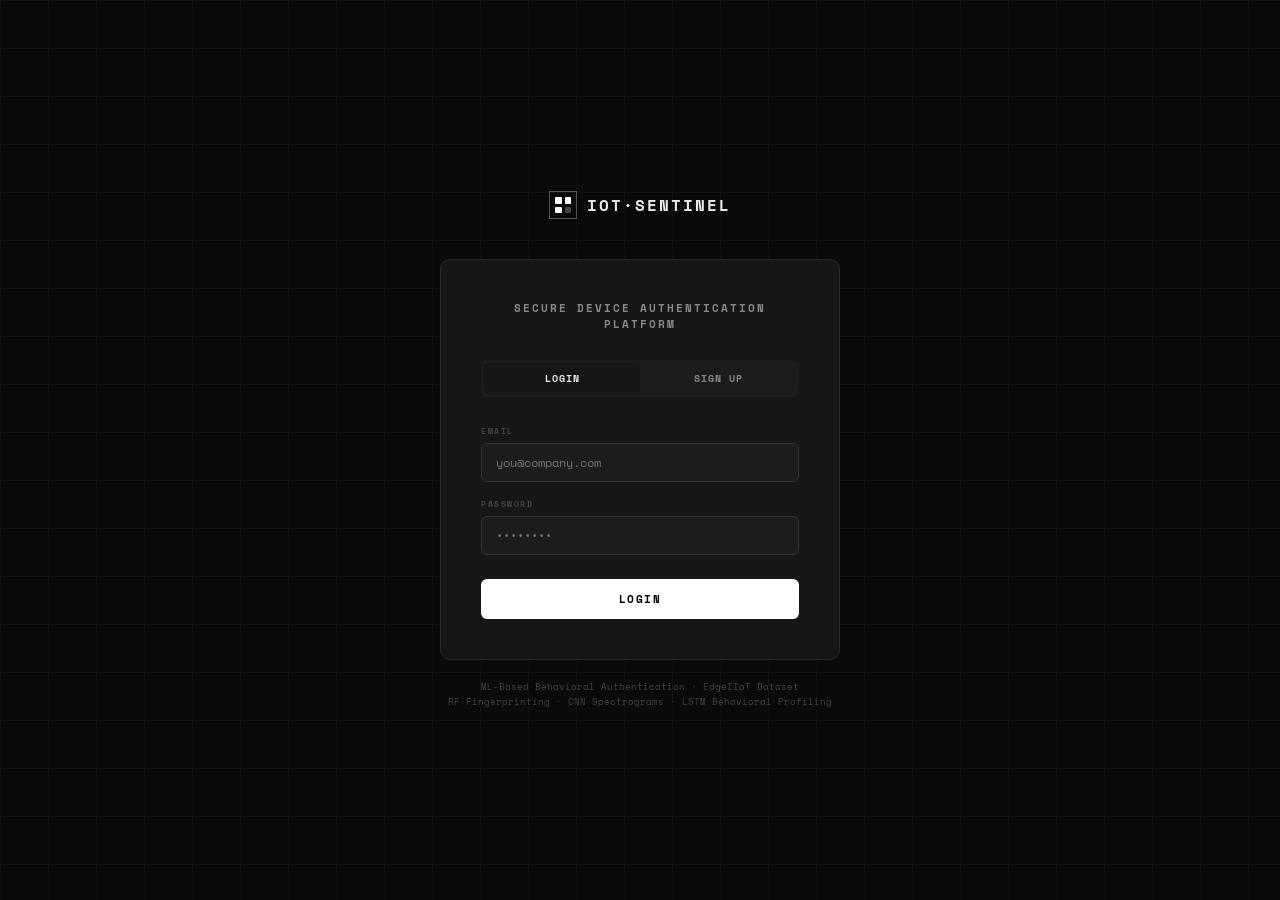
==== frontend/index.html @ d62de7a9 "all changes pushed" ====
<!DOCTYPE html>
<html lang="en">

<head>
  <meta charset="UTF-8">
  <meta name="viewport" content="width=device-width, initial-scale=1.0">
  <title>IoT Sentinel — Device Authentication</title>
  <link rel="stylesheet" href="css/style.css">
  <link rel="preconnect" href="https://fonts.googleapis.com">
  <link
    href="https://fonts.googleapis.com/css2?family=Space+Mono:wght@400;700&family=Syne:wght@400;600;700;800&display=swap"
    rel="stylesheet">
</head>

<body>
  <div class="bg-grid"></div>

  <!-- Nav -->
  <nav class="nav">
    <div class="nav-brand">
      <div class="brand-mark"><span></span><span></span><span></span><span></span></div>
      <span class="brand-text">IOT·SENTINEL</span>
    </div>
    <div class="nav-links">
      <a href="#" class="nav-link active" data-page="dashboard">Dashboard</a>
      <a href="#" class="nav-link" data-page="sensors">Sensors</a>
      <a href="#" class="nav-link" data-page="analytics">Analytics</a>
      <a href="#" class="nav-link" data-page="alerts">
        Alerts <span class="badge" id="alertBadge"></span>
      </a>
    </div>
    <button class="btn-ghost small" onclick="logout()" style="margin-right:16px">Logout</button>
    <div class="nav-status">
      <div class="status-dot pulse" id="statusDot"></div>
      <span class="status-text" id="statusText">INITIALIZING</span>
    </div>
  </nav>

  <main class="main">

    <!-- Backend Status -->
    <div class="backend-bar" id="backendBar">
      <span class="dot"></span>
      <span id="backendMsg">Connecting to backend at localhost:8080 ...</span>
    </div>

    <!-- Hero -->
    <section class="hero">
      <div class="hero-left">
        <div class="hero-tag">ML-Based Behavioral Authentication · EdgeIIoT Dataset</div>
        <h1 class="hero-title">Secure<br><span>Intelligent</span><br>IoT Auth</h1>
        <p class="hero-desc">
          RF fingerprinting via Random Forest + CNN spectrograms.
          LSTM behavioral profiling. Mean score ≥ 70% — trusted. Below — flagged.
        </p>
        <div class="hero-actions">
          <button class="btn-primary" id="runBtn" onclick="toggleAuth()">
            ▶ &nbsp;Run Authentication
          </button>
          <button class="btn-ghost" onclick="showPage('analytics')">Analytics</button>
          <button class="btn-ghost" onclick="showConnectModal()">+ Connect Device</button>
        </div>
      </div>
      <div class="hero-right">
        <div class="trust-meter-card">
          <span class="card-label">System Trust Score</span>
          <span class="threshold-tag">Threshold: 70%</span>
          <div class="trust-circle-wrap">
            <svg class="trust-circle" viewBox="0 0 160 160">
              <circle class="track" cx="80" cy="80" r="68" />
              <circle class="progress" id="trustArc" cx="80" cy="80" r="68" />
              <text class="score-text" x="80" y="74" text-anchor="middle" id="trustVal">--</text>
              <text class="score-sub" x="80" y="90" text-anchor="middle">TRUST</text>
            </svg>
          </div>
          <div class="trust-verdict" id="trustVerdict">AWAITING SCAN</div>
        </div>
      </div>
    </section>

    <!-- Stats -->
    <div class="stats-bar">
      <div class="stat-item">
        <span class="stat-value" id="statTotal">0</span>
        <span class="stat-label">Devices</span>
      </div>
      <div class="stat-divider"></div>
      <div class="stat-item">
        <span class="stat-value ok" id="statTrusted">0</span>
        <span class="stat-label">Trusted</span>
      </div>
      <div class="stat-divider"></div>
      <div class="stat-item">
        <span class="stat-value bad" id="statFlagged">0</span>
        <span class="stat-label">Flagged</span>
      </div>
      <div class="stat-divider"></div>
      <div class="stat-item">
        <span class="stat-value" id="statRF">--</span>
        <span class="stat-label">RF Accuracy</span>
      </div>
      <div class="stat-divider"></div>
      <div class="stat-item">
        <span class="stat-value" id="statCNN">--</span>
        <span class="stat-label">CNN Accuracy</span>
      </div>
      <div class="stat-divider"></div>
      <div class="stat-item">
        <span class="stat-value" id="statLSTM">--</span>
        <span class="stat-label">LSTM Accuracy</span>
      </div>
    </div>

    <!-- Dashboard Page -->
    <div class="dashboard-grid" id="pageDashboard">

      <!-- Sensor Monitor -->
      <div class="panel sensor-panel">
        <div class="panel-header">
          <h2 class="panel-title">Live Sensor Monitor</h2>
          <div class="panel-controls">
            <button class="ctrl-btn active" onclick="filterSensors('all', this)">All</button>
            <button class="ctrl-btn" onclick="filterSensors('trusted', this)">Trusted</button>
            <button class="ctrl-btn" onclick="filterSensors('flagged', this)">Flagged</button>
          </div>
        </div>
        <div class="sensor-grid" id="sensorGrid"></div>
      </div>

      <!-- Right Column -->
      <div class="right-col">

        <!-- RF + CNN -->
        <div class="panel">
          <div class="panel-header">
            <h2 class="panel-title">RF Spectrogram · CNN</h2>
            <span class="panel-badge">RF + CNN</span>
          </div>
          <div class="spectrogram-wrap">
            <canvas id="spectrogramCanvas" width="400" height="120"></canvas>
          </div>
          <div class="spec-axis">
            <span>0 Hz</span><span>Frequency Domain</span><span>5 GHz</span>
          </div>
          <br>
          <div class="model-scores">
            <div class="score-row">
              <span class="score-name">Random Forest</span>
              <div class="score-track">
                <div class="score-fill" id="rfFill"></div>
              </div>
              <span class="score-pct" id="rfPct">--</span>
            </div>
            <div class="score-row">
              <span class="score-name">CNN Eval</span>
              <div class="score-track">
                <div class="score-fill cnn" id="cnnFill"></div>
              </div>
              <span class="score-pct" id="cnnPct">--</span>
            </div>
            <div class="score-row">
              <span class="score-name">Mean Score</span>
              <div class="score-track">
                <div class="score-fill mean" id="meanFill"></div>
              </div>
              <span class="score-pct" id="meanPct">--</span>
            </div>
          </div>
        </div>

        <!-- LSTM -->
        <div class="panel">
          <div class="panel-header">
            <h2 class="panel-title">Behavioral Profile · LSTM</h2>
            <span class="panel-badge">LSTM</span>
          </div>
          <canvas id="lstmCanvas" width="400" height="100"></canvas>
          <div class="lstm-metrics">
            <div class="lm-item">
              <span class="lm-label">Pattern</span>
              <span class="lm-value" id="lmPattern">--</span>
            </div>
            <div class="lm-item">
              <span class="lm-label">Drift</span>
              <span class="lm-value" id="lmDrift">--</span>
            </div>
            <div class="lm-item">
              <span class="lm-label">Anomaly</span>
              <span class="lm-value" id="lmAnomaly">--</span>
            </div>
          </div>
        </div>

      </div>
    </div>

    <!-- Analytics Page -->
    <div class="dashboard-grid hidden" id="pageAnalytics">
      <div class="panel full-width">
        <div class="panel-header">
          <h2 class="panel-title">Analytics</h2>
        </div>
        <div class="analytics-grid">
          <div class="analytics-chart-wrap">
            <div class="chart-title">Authentication History</div>
            <canvas id="historyChart" width="600" height="180"></canvas>
          </div>
          <div class="analytics-chart-wrap">
            <div class="chart-title">Model Score Trend</div>
            <canvas id="trendChart" width="600" height="180"></canvas>
          </div>
          <div class="analytics-chart-wrap">
            <div class="chart-title">Attack Type Distribution</div>
            <canvas id="attackChart" width="400" height="180"></canvas>
          </div>
          <div class="analytics-chart-wrap">
            <div class="chart-title">Device Categories</div>
            <canvas id="deviceChart" width="400" height="180"></canvas>
          </div>
        </div>
      </div>
    </div>

    <!-- Sensors Page -->
    <div class="dashboard-grid hidden" id="pageSensors">
      <div class="panel full-width">
        <div class="panel-header">
          <h2 class="panel-title">Sensor Registry</h2>
          <span class="panel-badge">EDGEIIOT DATASET</span>
        </div>
        <div class="sensor-table-wrap">
          <table class="sensor-table">
            <thead>
              <tr>
                <th>Device ID</th>
                <th>Type</th>
                <th>Protocol</th>
                <th>RF Score</th>
                <th>CNN Score</th>
                <th>LSTM Score</th>
                <th>Mean Score</th>
                <th>Status</th>
                <th>Last Auth</th>
              </tr>
            </thead>
            <tbody id="sensorTableBody"></tbody>
          </table>
        </div>
      </div>
    </div>

    <!-- Alerts Page -->
    <div class="dashboard-grid hidden" id="pageAlerts">
      <div class="panel full-width">
        <div class="panel-header">
          <h2 class="panel-title">Security Alerts</h2>
          <button class="btn-ghost small" onclick="clearAlerts()">Clear All</button>
        </div>
        <div class="alerts-list" id="alertsList">
          <div class="no-alerts">No alerts. System monitoring active.</div>
        </div>
      </div>
    </div>

  </main>

  <!-- Flag Modal -->
  <div class="modal-overlay hidden" id="alertModal">
    <div class="modal">
      <div class="modal-icon">⚑</div>
      <h2 class="modal-title">SECURITY FLAG</h2>
      <p class="modal-sensor" id="modalDevice">--</p>
      <p class="modal-desc" id="modalDesc">Trust score below threshold.</p>
      <div class="modal-score-display">
        <span class="modal-score-val" id="modalScore">--</span>
        <span class="modal-score-label">MEAN SCORE</span>
      </div>
      <div class="modal-actions">
        <button class="btn-danger" onclick="dismissModal()">Dismiss</button>
        <button class="btn-primary" onclick="dismissModal()">Re-check</button>
      </div>
    </div>
  </div>

  <!-- Connect Device Modal -->
  <div class="modal-overlay hidden" id="connectModal">
    <div class="modal" style="max-width:520px;text-align:left;padding:32px">
      <div style="display:flex;justify-content:space-between;align-items:center;margin-bottom:24px">
        <h2 class="modal-title" style="color:var(--text);font-size:13px">CONNECT YOUR DEVICE</h2>
        <button class="btn-ghost small" onclick="closeConnectModal()">✕</button>
      </div>

      <div style="margin-bottom:16px">
        <label class="card-label" style="display:block;margin-bottom:6px">Device ID</label>
        <input id="connectDeviceId" type="text" placeholder="e.g. FACTORY-TEMP-01" style="width:100%;background:var(--surface2);border:1px solid var(--border2);
                 color:var(--text);padding:10px 14px;border-radius:var(--radius);
                 font-family:var(--mono);font-size:11px;outline:none;box-sizing:border-box" />
      </div>

      <div style="margin-bottom:20px">
        <label class="card-label" style="display:block;margin-bottom:6px">Device Type</label>
        <select id="connectDeviceType" style="width:100%;background:var(--surface2);border:1px solid var(--border2);
                 color:var(--text);padding:10px 14px;border-radius:var(--radius);
                 font-family:var(--mono);font-size:11px;outline:none;box-sizing:border-box">
          <option>Temperature Sensor</option>
          <option>Humidity Sensor</option>
          <option>Camera Module</option>
          <option>Motion Detector</option>
          <option>Smart Meter</option>
          <option>Industrial PLC</option>
          <option>Network Gateway</option>
          <option>GPS Tracker</option>
          <option>Gas Detector</option>
          <option>Pressure Sensor</option>
          <option>Vibration Sensor</option>
          <option>Custom Device</option>
        </select>
      </div>

      <button class="btn-primary" style="width:100%;justify-content:center;margin-bottom:20px"
        onclick="generateConnectCode()">Generate Connection Code</button>

      <div id="connectInstructions" class="hidden">
        <div class="card-label" style="margin-bottom:8px">RUN THIS PYTHON SCRIPT ON YOUR DEVICE</div>
        <div style="background:#000;border:1px solid var(--border);border-radius:var(--radius);
                    padding:14px;font-family:var(--mono);font-size:9px;color:#ccc;
                    word-break:break-all;line-height:1.8;max-height:220px;overflow-y:auto" id="connectCode"></div>
        <div style="display:flex;gap:8px;margin-top:10px">
          <button class="btn-ghost" style="flex:1;justify-content:center" onclick="copyConnectCode()">Copy
            Script</button>
          <button class="btn-ghost" style="flex:1;justify-content:center" onclick="closeConnectModal()">Done</button>
        </div>
        <p style="font-family:var(--mono);font-size:8px;color:var(--text3);
                  margin-top:12px;line-height:1.7">
          Requirements: Python 3 + pip install requests<br>
          Device will appear in dashboard within 30 seconds of running the script.
        </p>
      </div>
    </div>
  </div>

  <!-- Toasts -->
  <div class="toast-container" id="toastContainer"></div>

  <script src="js/data.js"></script>
  <script src="js/charts.js"></script>
  <script src="js/auth.js"></script>
  <script src="js/app.js"></script>
</body>

</html>
---- frontend/css/style.css ----
:root {
  --bg:       #0a0a0a;
  --bg2:      #111111;
  --surface:  #161616;
  --surface2: #1c1c1c;
  --border:   #2a2a2a;
  --border2:  #333333;
  --text:     #e8e8e8;
  --text2:    #888888;
  --text3:    #444444;
  --white:    #ffffff;
  --green:    #4caf50;
  --red:      #e53935;
  --yellow:   #ffa000;
  --mono: 'Space Mono', monospace;
  --sans: 'Syne', sans-serif;
  --radius: 6px;
}

*, *::before, *::after { box-sizing: border-box; margin: 0; padding: 0; }
html { scroll-behavior: smooth; }

body {
  background: var(--bg);
  color: var(--text);
  font-family: var(--sans);
  min-height: 100vh;
  overflow-x: hidden;
}

/* Subtle grid background */
.bg-grid {
  position: fixed; inset: 0;
  background-image:
    linear-gradient(var(--border) 1px, transparent 1px),
    linear-gradient(90deg, var(--border) 1px, transparent 1px);
  background-size: 48px 48px;
  opacity: 0.3;
  pointer-events: none;
  z-index: 0;
}

/* ── NAV ── */
.nav {
  position: sticky; top: 0; z-index: 100;
  display: flex; align-items: center; justify-content: space-between;
  padding: 0 32px; height: 56px;
  background: rgba(10,10,10,0.95);
  border-bottom: 1px solid var(--border);
  backdrop-filter: blur(12px);
}
.nav-brand { display: flex; align-items: center; gap: 10px; }
.brand-mark {
  width: 24px; height: 24px;
  border: 1.5px solid var(--text2);
  display: grid; grid-template-columns: 1fr 1fr;
  gap: 3px; padding: 4px;
}
.brand-mark span {
  background: var(--white);
  border-radius: 1px;
}
.brand-mark span:last-child { background: var(--text3); }
.brand-text {
  font-family: var(--mono);
  font-size: 13px; font-weight: 700;
  letter-spacing: 1px; color: var(--text);
}

.nav-links { display: flex; gap: 2px; }
.nav-link {
  padding: 5px 14px;
  font-family: var(--mono);
  font-size: 10px; font-weight: 700;
  letter-spacing: 1.5px; text-transform: uppercase;
  color: var(--text2); text-decoration: none;
  border-radius: var(--radius);
  transition: all 0.15s;
}
.nav-link:hover { color: var(--text); background: var(--surface); }
.nav-link.active { color: var(--white); background: var(--surface2); }

.badge {
  display: inline-flex; align-items: center; justify-content: center;
  width: 16px; height: 16px;
  background: var(--red); color: white;
  font-size: 8px; font-weight: 700;
  border-radius: 50%; margin-left: 4px;
}
.badge:empty, .badge[data-empty] { display: none; }

.nav-status { display: flex; align-items: center; gap: 6px; }
.status-dot {
  width: 6px; height: 6px;
  border-radius: 50%; background: var(--green);
}
.status-dot.pulse { animation: pulse 2.5s infinite; }
@keyframes pulse {
  0%,100% { opacity: 1; } 50% { opacity: 0.3; }
}
.status-text {
  font-family: var(--mono); font-size: 9px;
  font-weight: 700; letter-spacing: 2px; color: var(--text2);
}

/* ── MAIN ── */
.main {
  position: relative; z-index: 1;
  max-width: 1360px; margin: 0 auto;
  padding: 32px;
}

/* ── HERO ── */
.hero {
  display: grid; grid-template-columns: 1fr 300px;
  gap: 48px; align-items: start;
  padding: 48px 0 40px;
  border-bottom: 1px solid var(--border);
  margin-bottom: 32px;
}
.hero-tag {
  font-family: var(--mono); font-size: 9px;
  font-weight: 700; letter-spacing: 2.5px;
  color: var(--text2); text-transform: uppercase;
  margin-bottom: 20px;
}
.hero-title {
  font-family: var(--sans); font-size: clamp(36px, 4vw, 56px);
  font-weight: 800; line-height: 1.05;
  letter-spacing: -1.5px; color: var(--white);
  margin-bottom: 16px;
}
.hero-title span { color: var(--text2); }
.hero-desc {
  font-size: 14px; font-weight: 400;
  color: var(--text2); line-height: 1.7;
  max-width: 440px; margin-bottom: 28px;
}
.hero-actions { display: flex; gap: 10px; align-items: center; }

.btn-primary {
  display: inline-flex; align-items: center; gap: 8px;
  padding: 10px 22px;
  background: var(--white); color: #000;
  font-family: var(--mono); font-size: 10px;
  font-weight: 700; letter-spacing: 1.5px;
  text-transform: uppercase;
  border: none; border-radius: var(--radius);
  cursor: pointer; transition: all 0.15s;
}
.btn-primary:hover { background: #d0d0d0; }
.btn-primary:active { transform: scale(0.98); }

.btn-ghost {
  display: inline-flex; align-items: center; gap: 8px;
  padding: 10px 22px;
  background: transparent; color: var(--text2);
  font-family: var(--mono); font-size: 10px;
  font-weight: 700; letter-spacing: 1.5px;
  text-transform: uppercase;
  border: 1px solid var(--border2);
  border-radius: var(--radius);
  cursor: pointer; transition: all 0.15s;
}
.btn-ghost:hover { color: var(--text); border-color: var(--text3); }
.btn-ghost.small { padding: 5px 14px; font-size: 9px; }

/* Trust Circle */
.trust-meter-card {
  background: var(--surface);
  border: 1px solid var(--border);
  border-radius: var(--radius);
  padding: 24px;
}
.card-label {
  font-family: var(--mono); font-size: 8px;
  font-weight: 700; letter-spacing: 2px;
  color: var(--text3); text-transform: uppercase;
  display: block; margin-bottom: 4px;
}
.threshold-tag {
  font-family: var(--mono); font-size: 9px;
  font-weight: 700; letter-spacing: 1px;
  color: var(--yellow);
  display: block; margin-bottom: 16px;
}
.trust-circle-wrap { display: flex; justify-content: center; margin-bottom: 16px; }
.trust-circle { width: 160px; height: 160px; transform: rotate(-90deg); }
.trust-circle .track { fill: none; stroke: var(--border); stroke-width: 8; }
.trust-circle .progress {
  fill: none; stroke: var(--white); stroke-width: 8;
  stroke-linecap: butt;
  stroke-dasharray: 502; stroke-dashoffset: 502;
  transition: stroke-dashoffset 1s ease, stroke 0.4s;
}
.trust-circle .score-text {
  fill: var(--white);
  font-family: 'Space Mono', monospace;
  font-size: 28px; font-weight: 700;
  transform: rotate(90deg); transform-origin: center;
}
.trust-circle .score-sub {
  fill: var(--text3);
  font-family: 'Space Mono', monospace;
  font-size: 7px; letter-spacing: 2px;
  transform: rotate(90deg); transform-origin: center;
}
.trust-verdict {
  text-align: center;
  font-family: var(--mono); font-size: 10px;
  font-weight: 700; letter-spacing: 2px;
  color: var(--text2);
  padding: 8px;
  border: 1px solid var(--border);
  border-radius: var(--radius);
}
.trust-verdict.trusted { color: var(--green); border-color: rgba(76,175,80,0.3); }
.trust-verdict.flagged { color: var(--red); border-color: rgba(229,57,53,0.3); }

/* ── STATS BAR ── */
.stats-bar {
  display: flex; align-items: center;
  background: var(--surface);
  border: 1px solid var(--border);
  border-radius: var(--radius);
  padding: 0 32px;
  margin-bottom: 24px;
  height: 72px;
}
.stat-item { flex: 1; text-align: center; }
.stat-value {
  display: block;
  font-family: var(--mono); font-size: 24px;
  font-weight: 700; color: var(--white);
  margin-bottom: 2px;
}
.stat-value.ok   { color: var(--green); }
.stat-value.bad  { color: var(--red); }
.stat-label {
  font-family: var(--mono); font-size: 8px;
  font-weight: 700; letter-spacing: 2px;
  color: var(--text3); text-transform: uppercase;
}
.stat-divider { width: 1px; height: 32px; background: var(--border); }

/* ── GRID ── */
.dashboard-grid {
  display: grid;
  grid-template-columns: 1fr 360px;
  gap: 16px;
}
.dashboard-grid.hidden { display: none; }
.full-width { grid-column: 1 / -1; }
.right-col { display: flex; flex-direction: column; gap: 16px; }

/* ── PANEL ── */
.panel {
  background: var(--surface);
  border: 1px solid var(--border);
  border-radius: var(--radius);
  padding: 20px;
  overflow: hidden;
}
.panel-header {
  display: flex; align-items: center;
  justify-content: space-between;
  margin-bottom: 16px;
}
.panel-title {
  font-family: var(--sans);
  font-size: 13px; font-weight: 700;
  color: var(--text); letter-spacing: -0.2px;
}
.panel-badge {
  font-family: var(--mono); font-size: 8px;
  font-weight: 700; letter-spacing: 1px;
  color: var(--text2);
  border: 1px solid var(--border2);
  padding: 2px 8px; border-radius: 3px;
}
.panel-controls { display: flex; gap: 3px; }
.ctrl-btn {
  padding: 3px 10px;
  background: transparent; color: var(--text2);
  font-family: var(--mono); font-size: 9px;
  font-weight: 700; letter-spacing: 1px;
  border: 1px solid var(--border);
  border-radius: 3px; cursor: pointer; transition: all 0.15s;
}
.ctrl-btn:hover { color: var(--text); border-color: var(--border2); }
.ctrl-btn.active { color: var(--white); background: var(--surface2); border-color: var(--border2); }

/* ── SENSOR GRID ── */
.sensor-grid {
  display: grid;
  grid-template-columns: repeat(auto-fill, minmax(120px, 1fr));
  gap: 8px;
  max-height: 440px;
  overflow-y: auto;
  padding-right: 2px;
}
.sensor-grid::-webkit-scrollbar { width: 3px; }
.sensor-grid::-webkit-scrollbar-thumb { background: var(--border2); }

.sensor-card {
  background: var(--surface2);
  border: 1px solid var(--border);
  border-radius: var(--radius);
  padding: 12px;
  cursor: pointer;
  transition: border-color 0.2s, transform 0.2s;
  position: relative; overflow: hidden;
}
.sensor-card::after {
  content: '';
  position: absolute; top: 0; left: 0; right: 0;
  height: 1px; background: var(--border2);
  transition: background 0.3s;
}
.sensor-card.trusted::after { background: var(--green); }
.sensor-card.flagged::after { background: var(--red); }
.sensor-card.scanning::after {
  background: linear-gradient(90deg, transparent, var(--white), transparent);
  animation: scan 1.2s linear infinite;
}
@keyframes scan {
  from { transform: translateX(-100%); }
  to   { transform: translateX(200%); }
}
.sensor-card:hover { border-color: var(--border2); }
.sensor-card.flagged { border-color: rgba(229,57,53,0.2); }

.sc-id {
  font-family: var(--mono); font-size: 8px;
  font-weight: 700; letter-spacing: 1px;
  color: var(--text3); margin-bottom: 4px;
}
.sc-type {
  font-size: 10px; font-weight: 600;
  color: var(--text2); margin-bottom: 8px;
  white-space: nowrap; overflow: hidden; text-overflow: ellipsis;
}
.sc-score-row { display: flex; align-items: flex-end; justify-content: space-between; }
.sc-score {
  font-family: var(--mono); font-size: 20px;
  font-weight: 700; color: var(--text);
}
.sc-score.trusted { color: var(--green); }
.sc-score.flagged { color: var(--red); }
.sc-pct { font-family: var(--mono); font-size: 8px; color: var(--text3); margin-bottom: 2px; }
.sc-icon { font-size: 12px; color: var(--text3); }
.sc-icon.trusted { color: var(--green); }
.sc-icon.flagged { color: var(--red); }

/* ── SPECTROGRAM ── */
.spectrogram-wrap {
  background: #000;
  border: 1px solid var(--border);
  border-radius: var(--radius);
  overflow: hidden;
  margin-bottom: 14px;
}
#spectrogramCanvas { display: block; width: 100%; }
.spec-axis {
  display: flex; justify-content: space-between;
  padding: 3px 8px;
  font-family: var(--mono); font-size: 8px;
  color: var(--text3); background: var(--surface2);
}

/* Model score bars */
.model-scores { display: flex; flex-direction: column; gap: 8px; }
.score-row { display: flex; align-items: center; gap: 8px; }
.score-name {
  font-family: var(--mono); font-size: 9px;
  font-weight: 700; color: var(--text2);
  width: 90px; flex-shrink: 0;
}
.score-track {
  flex: 1; height: 4px;
  background: var(--border); border-radius: 2px; overflow: hidden;
}
.score-fill {
  height: 100%; border-radius: 2px;
  background: var(--white);
  width: 0%; transition: width 0.8s ease;
}
.score-fill.cnn  { background: #999; }
.score-fill.mean { background: var(--white); }
.score-fill.low  { background: var(--red); }
.score-pct {
  font-family: var(--mono); font-size: 10px;
  font-weight: 700; color: var(--text);
  width: 40px; text-align: right;
}

/* ── LSTM ── */
#lstmCanvas { display: block; width: 100%; border-radius: var(--radius); margin-bottom: 12px; }
.lstm-metrics { display: grid; grid-template-columns: repeat(3, 1fr); gap: 6px; }
.lm-item {
  background: var(--surface2);
  border: 1px solid var(--border);
  border-radius: var(--radius);
  padding: 10px 8px; text-align: center;
}
.lm-label {
  display: block; font-family: var(--mono); font-size: 7px;
  font-weight: 700; letter-spacing: 1px; color: var(--text3);
  text-transform: uppercase; margin-bottom: 4px;
}
.lm-value {
  display: block; font-family: var(--mono);
  font-size: 11px; font-weight: 700; color: var(--text);
}

/* ── ANALYTICS ── */
.analytics-grid {
  display: grid; grid-template-columns: 1fr 1fr; gap: 16px;
}
.analytics-chart-wrap {
  background: var(--surface2);
  border: 1px solid var(--border);
  border-radius: var(--radius); padding: 16px;
}
.chart-title {
  font-family: var(--mono); font-size: 9px;
  font-weight: 700; letter-spacing: 1.5px;
  color: var(--text2); text-transform: uppercase;
  margin-bottom: 14px;
}
.analytics-chart-wrap canvas { display: block; width: 100% !important; }

/* ── ALERTS ── */
.alerts-list { display: flex; flex-direction: column; gap: 6px; }
.no-alerts {
  text-align: center; padding: 60px;
  font-family: var(--mono); font-size: 11px; color: var(--text3);
}
.alert-item {
  display: flex; align-items: center; gap: 14px;
  padding: 14px 16px;
  background: var(--surface2);
  border: 1px solid var(--border);
  border-left: 2px solid var(--red);
  border-radius: var(--radius);
  animation: slideIn 0.25s ease;
}
@keyframes slideIn {
  from { opacity: 0; transform: translateX(-8px); }
  to   { opacity: 1; transform: translateX(0); }
}
.alert-icon { font-size: 16px; }
.alert-content { flex: 1; }
.alert-title {
  font-family: var(--mono); font-size: 11px;
  font-weight: 700; color: var(--red); margin-bottom: 3px;
}
.alert-detail { font-family: var(--mono); font-size: 9px; color: var(--text2); }
.alert-time { font-family: var(--mono); font-size: 9px; color: var(--text3); flex-shrink: 0; }

/* ── SENSOR TABLE ── */
.sensor-table-wrap { overflow-x: auto; }
.sensor-table { width: 100%; border-collapse: collapse; }
.sensor-table th {
  text-align: left; padding: 8px 14px;
  font-family: var(--mono); font-size: 8px;
  font-weight: 700; letter-spacing: 2px; text-transform: uppercase;
  color: var(--text3); border-bottom: 1px solid var(--border);
}
.sensor-table td {
  padding: 10px 14px;
  font-family: var(--mono); font-size: 10px; color: var(--text2);
  border-bottom: 1px solid rgba(255,255,255,0.03);
}
.sensor-table tr:hover td { background: rgba(255,255,255,0.02); }
.td-ok   { color: var(--green) !important; font-weight: 700; }
.td-bad  { color: var(--red)   !important; font-weight: 700; }
.td-hi   { color: var(--text); }
.td-med  { color: var(--yellow); }
.td-lo   { color: var(--red); }

/* ── MODAL ── */
.modal-overlay {
  position: fixed; inset: 0;
  background: rgba(0,0,0,0.88);
  backdrop-filter: blur(6px);
  z-index: 1000;
  display: flex; align-items: center; justify-content: center;
}
.modal-overlay.hidden { display: none; }
.modal {
  background: var(--surface);
  border: 1px solid var(--border2);
  border-top: 2px solid var(--red);
  border-radius: var(--radius);
  padding: 40px 36px;
  max-width: 380px; width: 90%;
  text-align: center;
  animation: modalIn 0.25s ease;
}
@keyframes modalIn {
  from { opacity: 0; transform: scale(0.92) translateY(-10px); }
  to   { opacity: 1; transform: scale(1) translateY(0); }
}
.modal-icon { font-size: 32px; margin-bottom: 12px; }
.modal-title {
  font-family: var(--mono); font-size: 14px;
  font-weight: 700; letter-spacing: 2px;
  color: var(--red); margin-bottom: 6px;
}
.modal-sensor {
  font-family: var(--mono); font-size: 11px;
  color: var(--text2); margin-bottom: 8px;
}
.modal-desc {
  font-size: 12px; color: var(--text2);
  line-height: 1.65; margin-bottom: 20px;
}
.modal-score-display {
  background: var(--surface2); border: 1px solid var(--border);
  border-radius: var(--radius); padding: 16px; margin-bottom: 24px;
}
.modal-score-val {
  display: block; font-family: var(--mono);
  font-size: 36px; font-weight: 700; color: var(--red); margin-bottom: 2px;
}
.modal-score-label {
  font-family: var(--mono); font-size: 8px;
  font-weight: 700; letter-spacing: 2px; color: var(--text3);
}
.modal-actions { display: flex; gap: 10px; }
.btn-danger {
  flex: 1; padding: 10px;
  background: transparent; color: var(--red);
  border: 1px solid rgba(229,57,53,0.3);
  border-radius: var(--radius);
  font-family: var(--mono); font-size: 10px;
  font-weight: 700; letter-spacing: 1px;
  cursor: pointer; transition: all 0.15s;
}
.btn-danger:hover { background: rgba(229,57,53,0.08); }
.modal-actions .btn-primary { flex: 1; }

/* ── BACKEND STATUS ── */
.backend-bar {
  display: flex; align-items: center; gap: 10px;
  padding: 8px 16px;
  background: var(--surface2);
  border: 1px solid var(--border);
  border-radius: var(--radius);
  margin-bottom: 16px;
  font-family: var(--mono); font-size: 9px;
  font-weight: 700; letter-spacing: 1px; color: var(--text2);
}
.backend-bar .dot { width: 6px; height: 6px; border-radius: 50%; background: var(--text3); }
.backend-bar.connected .dot { background: var(--green); }
.backend-bar.connected { color: var(--text2); }
.backend-bar.error .dot { background: var(--red); }

/* ── TOASTS ── */
.toast-container {
  position: fixed; bottom: 20px; right: 20px;
  z-index: 2000; display: flex; flex-direction: column; gap: 6px;
}
.toast {
  background: var(--surface2);
  border: 1px solid var(--border2);
  border-radius: var(--radius);
  padding: 12px 18px;
  font-family: var(--mono); font-size: 11px;
  font-weight: 700; color: var(--text);
  display: flex; align-items: center; gap: 8px;
  min-width: 260px;
  box-shadow: 0 8px 24px rgba(0,0,0,0.6);
  animation: toastIn 0.25s ease;
}
.toast.ok   { border-left: 2px solid var(--green); }
.toast.fail { border-left: 2px solid var(--red); }
.toast.info { border-left: 2px solid var(--text3); }
@keyframes toastIn {
  from { opacity: 0; transform: translateX(12px); }
  to   { opacity: 1; transform: translateX(0); }
}

/* ── SCROLLBAR ── */
::-webkit-scrollbar { width: 4px; height: 4px; }
::-webkit-scrollbar-thumb { background: var(--border2); border-radius: 2px; }

/* ── RESPONSIVE ── */
@media (max-width: 1050px) {
  .hero { grid-template-columns: 1fr; }
  .dashboard-grid { grid-template-columns: 1fr; }
}
@media (max-width: 720px) {
  .main { padding: 16px; }
  .nav  { padding: 0 16px; }
  .nav-links .nav-link:not(.active) { display: none; }
  .analytics-grid { grid-template-columns: 1fr; }
}
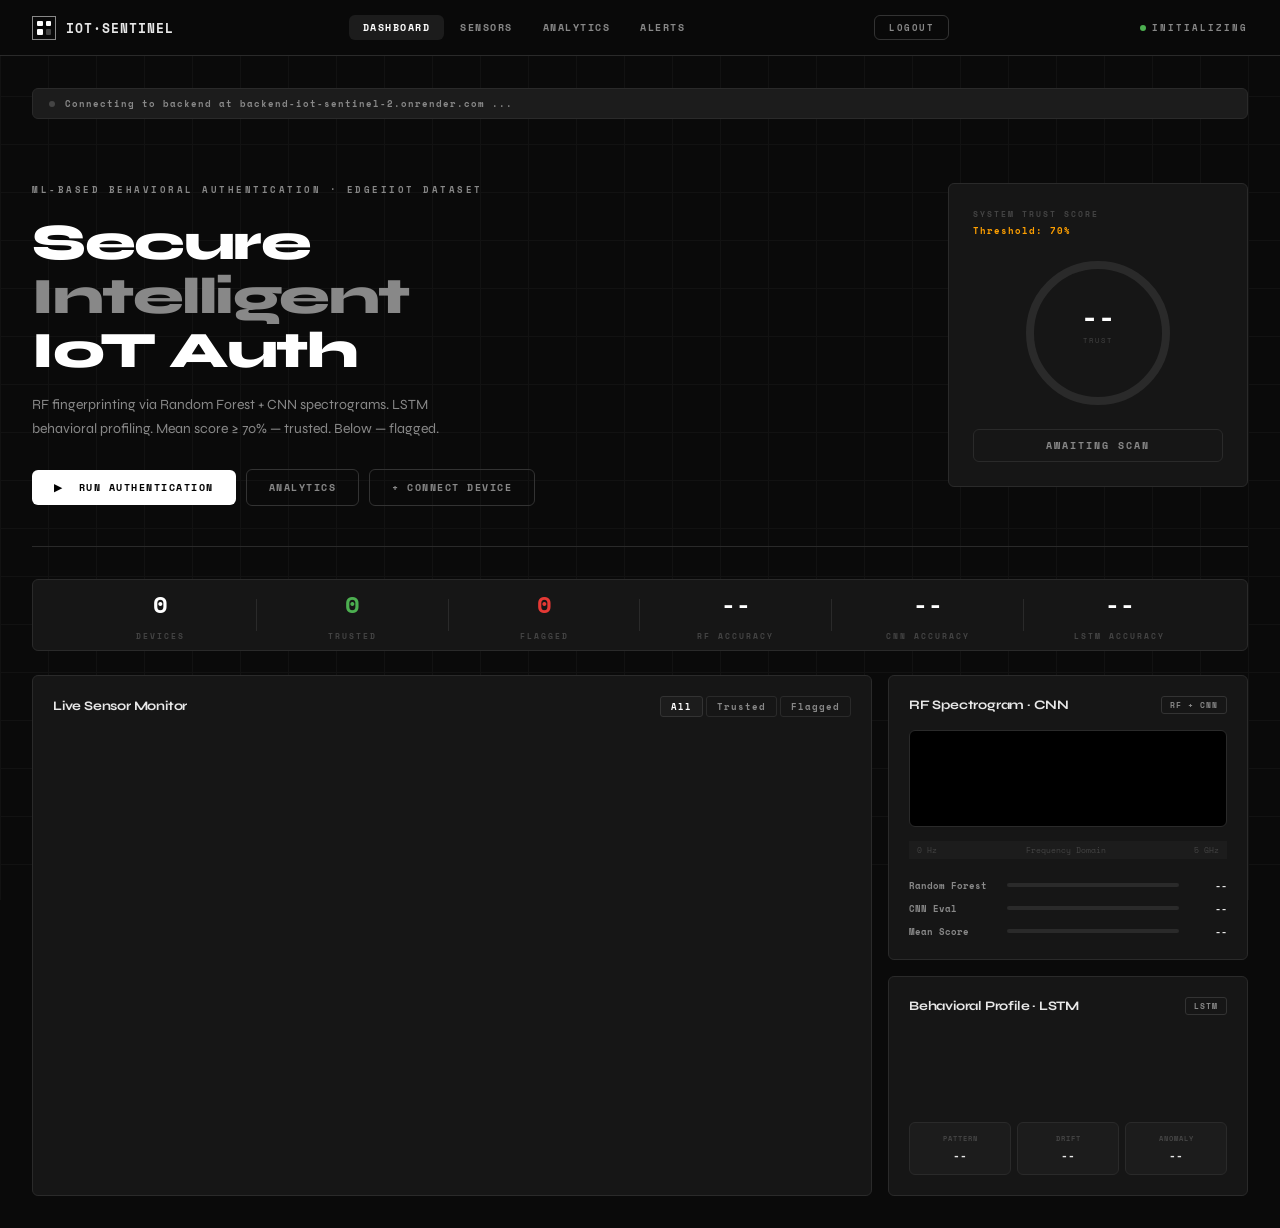
==== commit d26cc6da: "Update index.html" ====
--- a/frontend/index.html
+++ b/frontend/index.html
@@ -41,7 +41,7 @@
     <!-- Backend Status -->
     <div class="backend-bar" id="backendBar">
       <span class="dot"></span>
-      <span id="backendMsg">Connecting to backend at localhost:8080 ...</span>
+      <span id="backendMsg">Connecting to backend at backend-iot-sentinel-2.onrender.com ...</span>
     </div>
 
     <!-- Hero -->
@@ -348,4 +348,4 @@
   <script src="js/app.js"></script>
 </body>
 
-</html>+</html>
